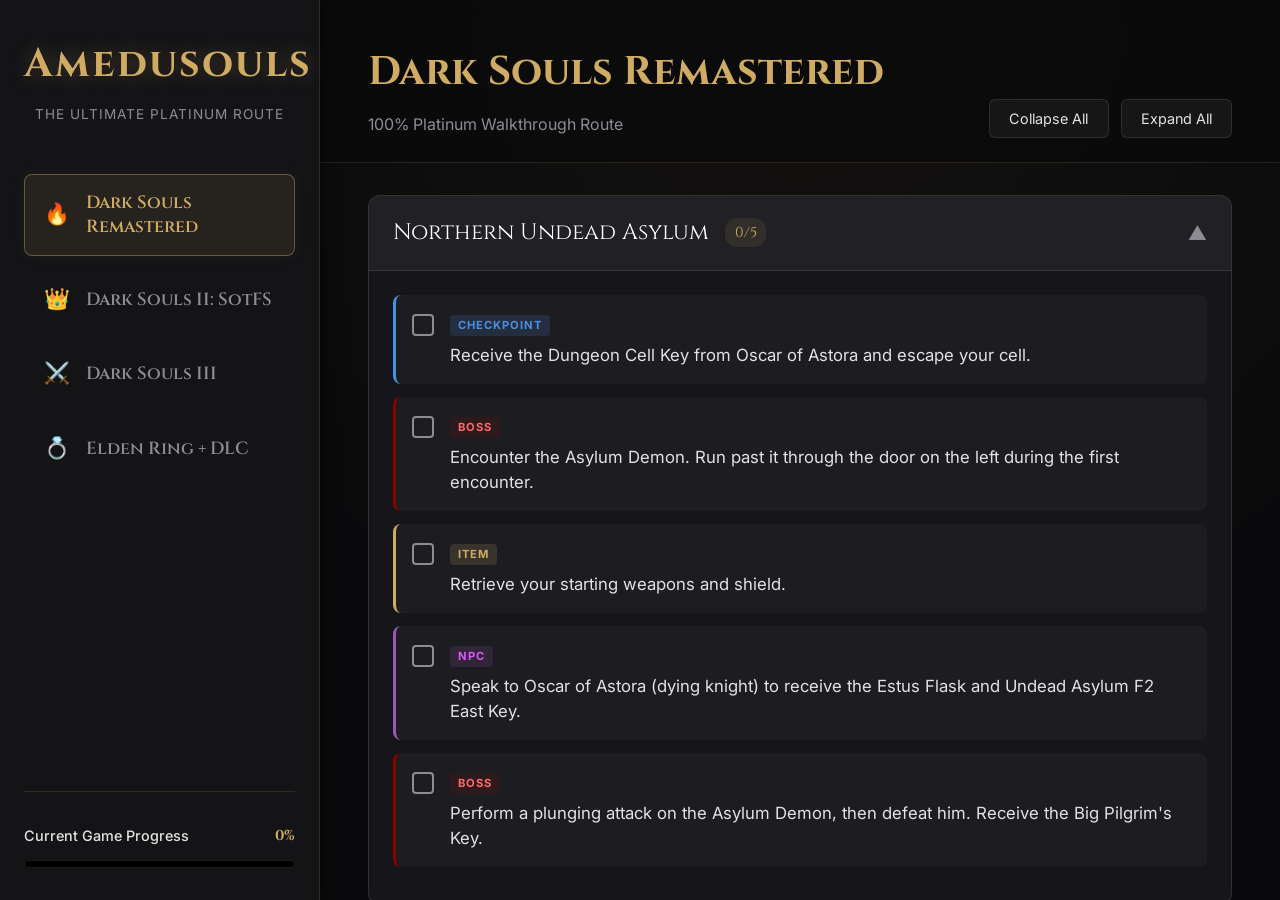
==== index.html @ 6c03b403 "Add files via upload" ====
<!DOCTYPE html>
<html lang="en">
<head>
    <meta charset="UTF-8">
    <meta name="viewport" content="width=device-width, initial-scale=1.0">
    <title>Amedusouls - 100% Completion Progress Routes</title>
    <meta name="description" content="A comprehensive 100% progress route checklist for Dark Souls 1, 2, 3 and Elden Ring with DLCs.">
    <link rel="preconnect" href="https://fonts.googleapis.com">
    <link rel="preconnect" href="https://fonts.gstatic.com" crossorigin>
    <link href="https://fonts.googleapis.com/css2?family=Cinzel:wght@400;600;700&family=Inter:wght@300;400;500;600&display=swap" rel="stylesheet">
    <link rel="stylesheet" href="styles.css">
</head>
<body>
    <div class="app-container">
        <!-- Sidebar Navigation -->
        <aside class="sidebar">
            <div class="logo">
                <h1>Amedusouls</h1>
                <p class="subtitle">The Ultimate Platinum Route</p>
            </div>
            
            <nav class="game-nav">
                <button class="nav-btn active" data-game="ds1">
                    <span class="game-icon">🔥</span> Dark Souls Remastered
                </button>
                <button class="nav-btn" data-game="ds2">
                    <span class="game-icon">👑</span> Dark Souls II: SotFS
                </button>
                <button class="nav-btn" data-game="ds3">
                    <span class="game-icon">⚔️</span> Dark Souls III
                </button>
                <button class="nav-btn" data-game="er">
                    <span class="game-icon">💍</span> Elden Ring + DLC
                </button>
            </nav>

            <div class="progress-section">
                <div class="progress-info">
                    <span id="progress-title">Current Game Progress</span>
                    <span id="progress-percentage">0%</span>
                </div>
                <div class="progress-bar-bg">
                    <div class="progress-bar-fill" id="progress-fill"></div>
                </div>
            </div>
        </aside>

        <!-- Main Content Area -->
        <main class="main-content">
            <header class="content-header">
                <div class="header-titles">
                    <h2 id="current-game-title">Dark Souls Remastered</h2>
                    <p id="current-game-subtitle">100% Platinum Walkthrough Route</p>
                </div>
                <div class="header-actions">
                    <button id="collapse-all-btn" class="action-btn">Collapse All</button>
                    <button id="expand-all-btn" class="action-btn">Expand All</button>
                </div>
            </header>

            <div id="checklist-container" class="checklist-container">
                <!-- Dynamic Content Injected Here -->
            </div>
        </main>
    </div>

    <!-- Data Files -->
    <script src="ds1.js"></script>
    <script src="ds2.js"></script>
    <script src="ds3.js"></script>
    <script src="er.js"></script>
    
    <!-- Main Application Logic -->
    <script src="app.js"></script>
</body>
</html>
---- styles.css ----
:root {
    --bg-dark: #0a0a0c;
    --bg-panel: #141417;
    --bg-card: #1c1c21;
    --bg-card-hover: #232329;
    
    --accent-gold: #cfab63;
    --accent-gold-hover: #e8c682;
    --accent-red: #8b0000;
    
    --text-main: #e2e2e2;
    --text-muted: #8c8c94;
    
    --border-color: rgba(207, 171, 99, 0.15);
    --border-color-strong: rgba(207, 171, 99, 0.4);
    
    --font-heading: 'Cinzel', serif;
    --font-body: 'Inter', sans-serif;
    
    --transition: all 0.3s cubic-bezier(0.25, 0.8, 0.25, 1);
}

* {
    margin: 0;
    padding: 0;
    box-sizing: border-box;
}

body {
    background-color: var(--bg-dark);
    color: var(--text-main);
    font-family: var(--font-body);
    line-height: 1.6;
    height: 100vh;
    overflow: hidden;
}

/* App Layout */
.app-container {
    display: flex;
    height: 100vh;
}

/* Sidebar */
.sidebar {
    width: 320px;
    background-color: var(--bg-panel);
    border-right: 1px solid var(--border-color);
    display: flex;
    flex-direction: column;
    padding: 2rem 1.5rem;
    z-index: 10;
    box-shadow: 4px 0 15px rgba(0,0,0,0.5);
}

.logo {
    text-align: center;
    margin-bottom: 3rem;
}

.logo h1 {
    font-family: var(--font-heading);
    color: var(--accent-gold);
    font-size: 2.5rem;
    letter-spacing: 2px;
    text-shadow: 0 0 20px rgba(207, 171, 99, 0.3);
}

.logo .subtitle {
    font-size: 0.85rem;
    color: var(--text-muted);
    text-transform: uppercase;
    letter-spacing: 1px;
    margin-top: 0.5rem;
}

.game-nav {
    display: flex;
    flex-direction: column;
    gap: 0.8rem;
    flex-grow: 1;
}

.nav-btn {
    background: transparent;
    border: 1px solid transparent;
    color: var(--text-muted);
    padding: 1rem 1.2rem;
    border-radius: 8px;
    text-align: left;
    font-family: var(--font-heading);
    font-size: 1.1rem;
    font-weight: 600;
    cursor: pointer;
    transition: var(--transition);
    display: flex;
    align-items: center;
    gap: 1rem;
}

.nav-btn:hover {
    background-color: rgba(255,255,255,0.03);
    color: var(--text-main);
}

.nav-btn.active {
    background-color: rgba(207, 171, 99, 0.1);
    border-color: var(--border-color-strong);
    color: var(--accent-gold);
    box-shadow: 0 0 15px rgba(207, 171, 99, 0.05);
}

.game-icon {
    font-size: 1.3rem;
}

.progress-section {
    margin-top: auto;
    padding-top: 2rem;
    border-top: 1px solid var(--border-color);
}

.progress-info {
    display: flex;
    justify-content: space-between;
    margin-bottom: 0.8rem;
    font-size: 0.9rem;
    font-weight: 500;
}

#progress-percentage {
    color: var(--accent-gold);
    font-family: var(--font-heading);
    font-weight: bold;
}

.progress-bar-bg {
    height: 8px;
    background-color: #000;
    border-radius: 4px;
    overflow: hidden;
    border: 1px solid rgba(255,255,255,0.1);
}

.progress-bar-fill {
    height: 100%;
    background: linear-gradient(90deg, #8b6824 0%, var(--accent-gold) 100%);
    width: 0%;
    transition: width 0.5s ease-out;
}

/* Main Content */
.main-content {
    flex-grow: 1;
    display: flex;
    flex-direction: column;
    overflow: hidden;
    position: relative;
}

.main-content::before {
    content: '';
    position: absolute;
    top: 0; left: 0; right: 0; bottom: 0;
    background: radial-gradient(circle at 50% 0%, rgba(207, 171, 99, 0.05) 0%, transparent 70%);
    pointer-events: none;
    z-index: 0;
}

.content-header {
    padding: 2.5rem 3rem 1.5rem;
    display: flex;
    justify-content: space-between;
    align-items: flex-end;
    border-bottom: 1px solid var(--border-color);
    background: rgba(10, 10, 12, 0.8);
    backdrop-filter: blur(10px);
    z-index: 5;
}

.header-titles h2 {
    font-family: var(--font-heading);
    font-size: 2.5rem;
    color: var(--accent-gold);
    margin-bottom: 0.5rem;
}

.header-titles p {
    color: var(--text-muted);
    font-size: 1rem;
}

.action-btn {
    background: rgba(255,255,255,0.05);
    border: 1px solid var(--border-color);
    color: var(--text-main);
    padding: 0.6rem 1.2rem;
    border-radius: 6px;
    cursor: pointer;
    font-family: var(--font-body);
    font-size: 0.9rem;
    transition: var(--transition);
    margin-left: 0.5rem;
}

.action-btn:hover {
    background: rgba(207, 171, 99, 0.15);
    color: var(--accent-gold);
    border-color: var(--accent-gold);
}

/* Checklist Area */
.checklist-container {
    flex-grow: 1;
    overflow-y: auto;
    padding: 2rem 3rem;
    z-index: 1;
    scroll-behavior: smooth;
}

.checklist-container::-webkit-scrollbar {
    width: 8px;
}
.checklist-container::-webkit-scrollbar-track {
    background: var(--bg-dark);
}
.checklist-container::-webkit-scrollbar-thumb {
    background: #333;
    border-radius: 4px;
}
.checklist-container::-webkit-scrollbar-thumb:hover {
    background: var(--accent-gold);
}

/* Area Cards */
.area-card {
    background: var(--bg-card);
    border: 1px solid var(--border-color);
    border-radius: 12px;
    margin-bottom: 1.5rem;
    overflow: hidden;
    transition: var(--transition);
}

.area-header {
    padding: 1.2rem 1.5rem;
    display: flex;
    justify-content: space-between;
    align-items: center;
    cursor: pointer;
    background: rgba(255,255,255,0.02);
    border-bottom: 1px solid transparent;
    transition: var(--transition);
}

.area-header:hover {
    background: rgba(207, 171, 99, 0.05);
}

.area-card.expanded .area-header {
    border-bottom: 1px solid var(--border-color);
}

.area-title {
    font-family: var(--font-heading);
    font-size: 1.4rem;
    color: #fff;
    display: flex;
    align-items: center;
    gap: 1rem;
}

.area-progress {
    font-size: 0.9rem;
    color: var(--accent-gold);
    background: rgba(207, 171, 99, 0.1);
    padding: 0.2rem 0.6rem;
    border-radius: 12px;
}

.toggle-icon {
    font-size: 1.2rem;
    color: var(--text-muted);
    transition: transform 0.3s ease;
}

.area-card.expanded .toggle-icon {
    transform: rotate(180deg);
}

.area-content {
    display: none;
    padding: 1.5rem;
    background: rgba(0,0,0,0.2);
}

.area-card.expanded .area-content {
    display: block;
    animation: fadeIn 0.4s ease;
}

/* Tasks */
.task-item {
    display: flex;
    align-items: flex-start;
    gap: 1rem;
    padding: 1rem;
    border-radius: 8px;
    margin-bottom: 0.8rem;
    background: rgba(255,255,255,0.03);
    border-left: 3px solid transparent;
    transition: var(--transition);
}

.task-item:hover {
    background: rgba(255,255,255,0.06);
}

.task-item.completed {
    opacity: 0.6;
    background: rgba(0,0,0,0.3);
}

/* Type colors */
.task-item[data-type="checkpoint"] { border-left-color: #4a90e2; }
.task-item[data-type="boss"] { border-left-color: var(--accent-red); }
.task-item[data-type="item"] { border-left-color: var(--accent-gold); }
.task-item[data-type="npc"] { border-left-color: #9b59b6; }
.task-item[data-type="action"] { border-left-color: #95a5a6; }

.task-checkbox {
    appearance: none;
    width: 22px;
    height: 22px;
    border: 2px solid var(--text-muted);
    border-radius: 4px;
    cursor: pointer;
    position: relative;
    margin-top: 0.2rem;
    flex-shrink: 0;
    transition: var(--transition);
}

.task-checkbox:checked {
    background-color: var(--accent-gold);
    border-color: var(--accent-gold);
}

.task-checkbox:checked::after {
    content: '✓';
    position: absolute;
    color: #000;
    font-size: 14px;
    font-weight: bold;
    top: 50%;
    left: 50%;
    transform: translate(-50%, -50%);
}

.task-details {
    flex-grow: 1;
}

.task-type-badge {
    display: inline-block;
    font-size: 0.7rem;
    text-transform: uppercase;
    letter-spacing: 1px;
    padding: 0.1rem 0.5rem;
    border-radius: 4px;
    margin-bottom: 0.4rem;
    font-weight: bold;
}

.task-item[data-type="checkpoint"] .task-type-badge { background: rgba(74, 144, 226, 0.15); color: #4a90e2; }
.task-item[data-type="boss"] .task-type-badge { background: rgba(139, 0, 0, 0.15); color: #ff6b6b; }
.task-item[data-type="item"] .task-type-badge { background: rgba(207, 171, 99, 0.15); color: var(--accent-gold); }
.task-item[data-type="npc"] .task-type-badge { background: rgba(155, 89, 182, 0.15); color: #e056fd; }
.task-item[data-type="action"] .task-type-badge { background: rgba(149, 165, 166, 0.15); color: #bdc3c7; }

.task-text {
    font-size: 1.05rem;
    color: var(--text-main);
    line-height: 1.5;
}

.task-item.completed .task-text {
    text-decoration: line-through;
    color: var(--text-muted);
}

.task-image-container {
    margin-top: 1rem;
    width: 100%;
    max-width: 400px;
    border-radius: 8px;
    overflow: hidden;
    border: 1px solid var(--border-color);
    position: relative;
    background: #000;
}

.task-image-placeholder {
    width: 100%;
    height: 200px;
    display: flex;
    flex-direction: column;
    align-items: center;
    justify-content: center;
    color: var(--text-muted);
    font-size: 0.9rem;
    background: linear-gradient(45deg, #111, #1a1a1a);
}

.task-image-placeholder span {
    font-size: 2rem;
    margin-bottom: 0.5rem;
    opacity: 0.5;
}

.task-image {
    width: 100%;
    height: auto;
    display: block;
}

@keyframes fadeIn {
    from { opacity: 0; transform: translateY(-5px); }
    to { opacity: 1; transform: translateY(0); }
}

@media (max-width: 768px) {
    .app-container {
        flex-direction: column;
    }
    
    .sidebar {
        width: 100%;
        height: auto;
        padding: 1rem;
        flex-direction: row;
        flex-wrap: wrap;
        align-items: center;
    }
    
    .logo {
        margin-bottom: 0;
        margin-right: 2rem;
    }
    
    .logo h1 {
        font-size: 1.8rem;
    }
    
    .game-nav {
        flex-direction: row;
        flex-wrap: wrap;
        gap: 0.5rem;
    }
    
    .nav-btn {
        padding: 0.5rem 1rem;
        font-size: 0.9rem;
    }
    
    .progress-section {
        width: 100%;
        padding-top: 1rem;
        margin-top: 1rem;
    }
    
    .content-header {
        padding: 1.5rem;
        flex-direction: column;
        align-items: flex-start;
        gap: 1rem;
    }
    
    .checklist-container {
        padding: 1.5rem;
    }
}
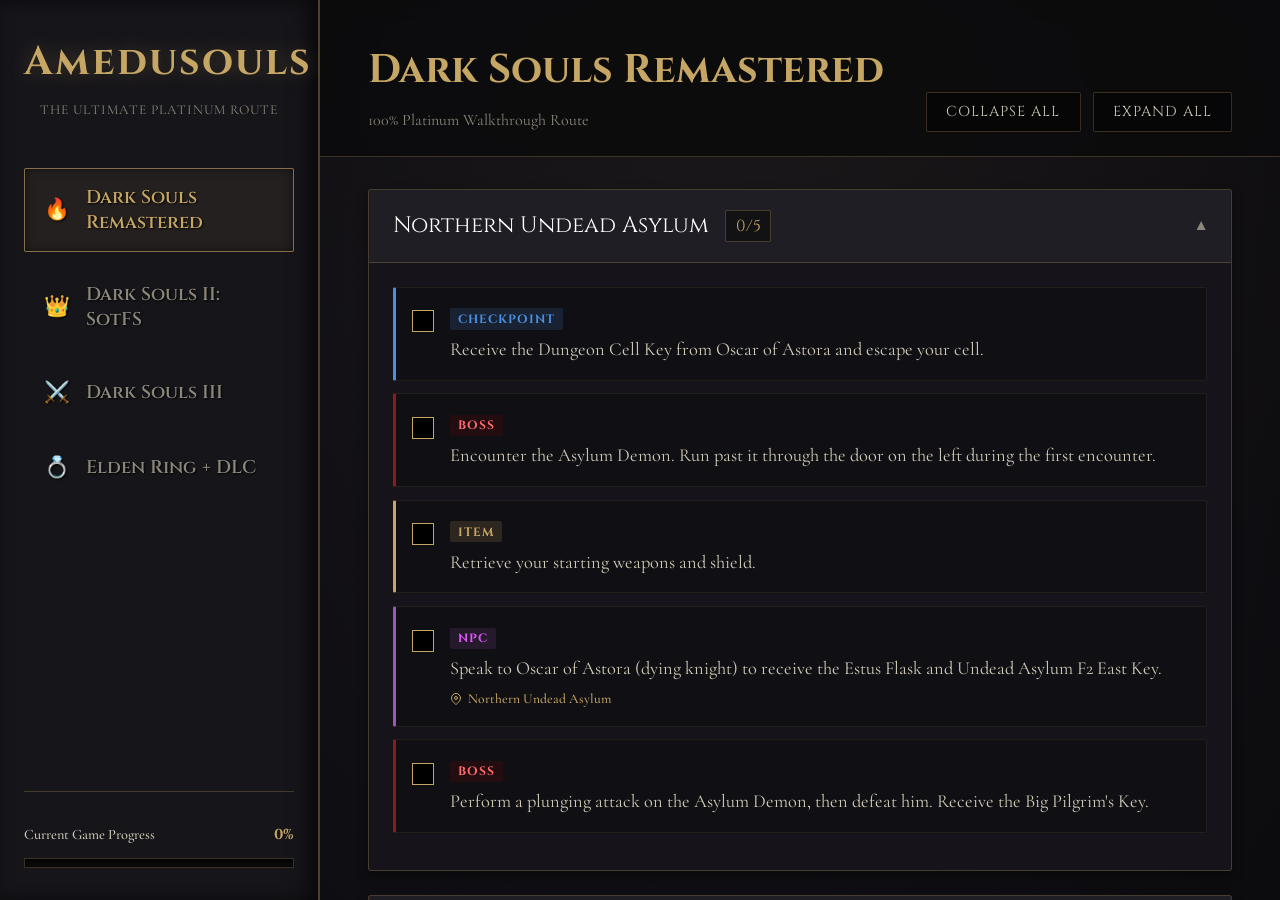
==== commit 406e8e28: "Add files via upload" ====
--- a/index.html
+++ b/index.html
@@ -7,7 +7,7 @@
     <meta name="description" content="A comprehensive 100% progress route checklist for Dark Souls 1, 2, 3 and Elden Ring with DLCs.">
     <link rel="preconnect" href="https://fonts.googleapis.com">
     <link rel="preconnect" href="https://fonts.gstatic.com" crossorigin>
-    <link href="https://fonts.googleapis.com/css2?family=Cinzel:wght@400;600;700&family=Inter:wght@300;400;500;600&display=swap" rel="stylesheet">
+    <link href="https://fonts.googleapis.com/css2?family=Cinzel:wght@400;600;700&family=Cormorant+Garamond:ital,wght@0,400;0,500;0,600;0,700;1,400&display=swap" rel="stylesheet">
     <link rel="stylesheet" href="styles.css">
 </head>
 <body>
--- a/styles.css
+++ b/styles.css
@@ -1,23 +1,23 @@
 :root {
-    --bg-dark: #0a0a0c;
-    --bg-panel: #141417;
-    --bg-card: #1c1c21;
-    --bg-card-hover: #232329;
-    
-    --accent-gold: #cfab63;
-    --accent-gold-hover: #e8c682;
-    --accent-red: #8b0000;
-    
-    --text-main: #e2e2e2;
-    --text-muted: #8c8c94;
-    
-    --border-color: rgba(207, 171, 99, 0.15);
-    --border-color-strong: rgba(207, 171, 99, 0.4);
+    --bg-dark: #0c0b0e;
+    --bg-panel: #16151a;
+    --bg-card: #1b1920;
+    --bg-card-hover: #221f28;
+    
+    --accent-gold: #c6a664;
+    --accent-gold-hover: #e8cd91;
+    --accent-red: #8b1c1c;
+    
+    --text-main: #d1ccb8;
+    --text-muted: #8b877a;
+    
+    --border-color: rgba(198, 166, 100, 0.25);
+    --border-color-strong: rgba(198, 166, 100, 0.6);
     
     --font-heading: 'Cinzel', serif;
-    --font-body: 'Inter', sans-serif;
-    
-    --transition: all 0.3s cubic-bezier(0.25, 0.8, 0.25, 1);
+    --font-body: 'Cormorant Garamond', serif;
+    
+    --transition: all 0.3s ease;
 }
 
 * {
@@ -28,9 +28,13 @@
 
 body {
     background-color: var(--bg-dark);
+    background-image: 
+        radial-gradient(circle at 50% 50%, #15131a 0%, var(--bg-dark) 100%),
+        repeating-linear-gradient(45deg, rgba(0,0,0,0.03) 0px, rgba(0,0,0,0.03) 2px, transparent 2px, transparent 4px);
     color: var(--text-main);
     font-family: var(--font-body);
-    line-height: 1.6;
+    font-size: 1.15rem;
+    line-height: 1.5;
     height: 100vh;
     overflow: hidden;
 }
@@ -45,12 +49,12 @@
 .sidebar {
     width: 320px;
     background-color: var(--bg-panel);
-    border-right: 1px solid var(--border-color);
+    border-right: 2px solid rgba(198, 166, 100, 0.3);
+    box-shadow: inset -10px 0 20px rgba(0,0,0,0.6);
     display: flex;
     flex-direction: column;
     padding: 2rem 1.5rem;
     z-index: 10;
-    box-shadow: 4px 0 15px rgba(0,0,0,0.5);
 }
 
 .logo {
@@ -86,28 +90,29 @@
     border: 1px solid transparent;
     color: var(--text-muted);
     padding: 1rem 1.2rem;
-    border-radius: 8px;
+    border-radius: 2px;
     text-align: left;
     font-family: var(--font-heading);
-    font-size: 1.1rem;
+    font-size: 1.15rem;
     font-weight: 600;
     cursor: pointer;
     transition: var(--transition);
     display: flex;
     align-items: center;
     gap: 1rem;
+    text-shadow: 1px 1px 2px #000;
 }
 
 .nav-btn:hover {
-    background-color: rgba(255,255,255,0.03);
+    background-color: rgba(255,255,255,0.02);
     color: var(--text-main);
 }
 
 .nav-btn.active {
-    background-color: rgba(207, 171, 99, 0.1);
+    background-color: rgba(198, 166, 100, 0.08);
     border-color: var(--border-color-strong);
     color: var(--accent-gold);
-    box-shadow: 0 0 15px rgba(207, 171, 99, 0.05);
+    box-shadow: inset 0 0 10px rgba(0,0,0,0.5);
 }
 
 .game-icon {
@@ -135,11 +140,11 @@
 }
 
 .progress-bar-bg {
-    height: 8px;
-    background-color: #000;
-    border-radius: 4px;
+    height: 10px;
+    background-color: #0b090a;
+    border: 1px solid #3c3220;
     overflow: hidden;
-    border: 1px solid rgba(255,255,255,0.1);
+    box-shadow: inset 0 2px 4px rgba(0,0,0,0.8);
 }
 
 .progress-bar-fill {
@@ -191,22 +196,25 @@
 }
 
 .action-btn {
-    background: rgba(255,255,255,0.05);
+    background: rgba(0,0,0,0.4);
     border: 1px solid var(--border-color);
     color: var(--text-main);
     padding: 0.6rem 1.2rem;
-    border-radius: 6px;
+    border-radius: 2px;
     cursor: pointer;
-    font-family: var(--font-body);
+    font-family: var(--font-heading);
     font-size: 0.9rem;
     transition: var(--transition);
     margin-left: 0.5rem;
+    text-transform: uppercase;
+    letter-spacing: 1px;
 }
 
 .action-btn:hover {
-    background: rgba(207, 171, 99, 0.15);
+    background: rgba(198, 166, 100, 0.15);
     color: var(--accent-gold);
     border-color: var(--accent-gold);
+    box-shadow: 0 0 8px rgba(198, 166, 100, 0.3);
 }
 
 /* Checklist Area */
@@ -236,10 +244,11 @@
 .area-card {
     background: var(--bg-card);
     border: 1px solid var(--border-color);
-    border-radius: 12px;
+    border-radius: 3px;
     margin-bottom: 1.5rem;
     overflow: hidden;
     transition: var(--transition);
+    box-shadow: 0 6px 12px rgba(0,0,0,0.4);
 }
 
 .area-header {
@@ -271,11 +280,13 @@
 }
 
 .area-progress {
-    font-size: 0.9rem;
-    color: var(--accent-gold);
-    background: rgba(207, 171, 99, 0.1);
+    font-size: 1rem;
+    color: var(--accent-gold);
+    font-family: var(--font-heading);
+    background: rgba(0, 0, 0, 0.4);
+    border: 1px solid rgba(198, 166, 100, 0.3);
     padding: 0.2rem 0.6rem;
-    border-radius: 12px;
+    border-radius: 2px;
 }
 
 .toggle-icon {
@@ -305,15 +316,17 @@
     align-items: flex-start;
     gap: 1rem;
     padding: 1rem;
-    border-radius: 8px;
+    border-radius: 2px;
     margin-bottom: 0.8rem;
-    background: rgba(255,255,255,0.03);
+    background: rgba(0,0,0,0.25);
+    border: 1px solid rgba(198, 166, 100, 0.1);
     border-left: 3px solid transparent;
     transition: var(--transition);
 }
 
 .task-item:hover {
-    background: rgba(255,255,255,0.06);
+    background: rgba(255,255,255,0.03);
+    border-color: rgba(198, 166, 100, 0.2);
 }
 
 .task-item.completed {
@@ -332,13 +345,15 @@
     appearance: none;
     width: 22px;
     height: 22px;
-    border: 2px solid var(--text-muted);
-    border-radius: 4px;
+    background: #000;
+    border: 1px solid var(--accent-gold);
+    border-radius: 0;
     cursor: pointer;
     position: relative;
-    margin-top: 0.2rem;
+    margin-top: 0.4rem;
     flex-shrink: 0;
     transition: var(--transition);
+    box-shadow: inset 0 1px 3px rgba(0,0,0,0.8);
 }
 
 .task-checkbox:checked {
@@ -347,10 +362,11 @@
 }
 
 .task-checkbox:checked::after {
-    content: '✓';
+    content: 'X';
+    font-family: var(--font-heading);
     position: absolute;
     color: #000;
-    font-size: 14px;
+    font-size: 16px;
     font-weight: bold;
     top: 50%;
     left: 50%;
@@ -363,11 +379,12 @@
 
 .task-type-badge {
     display: inline-block;
-    font-size: 0.7rem;
+    font-family: var(--font-heading);
+    font-size: 0.75rem;
     text-transform: uppercase;
     letter-spacing: 1px;
     padding: 0.1rem 0.5rem;
-    border-radius: 4px;
+    border-radius: 2px;
     margin-bottom: 0.4rem;
     font-weight: bold;
 }
@@ -379,7 +396,7 @@
 .task-item[data-type="action"] .task-type-badge { background: rgba(149, 165, 166, 0.15); color: #bdc3c7; }
 
 .task-text {
-    font-size: 1.05rem;
+    font-size: 1.15rem;
     color: var(--text-main);
     line-height: 1.5;
 }
@@ -387,17 +404,28 @@
 .task-item.completed .task-text {
     text-decoration: line-through;
     color: var(--text-muted);
+}
+
+.task-location {
+    font-size: 0.85rem;
+    color: var(--accent-gold);
+    margin-top: 0.4rem;
+    display: flex;
+    align-items: center;
+    gap: 0.4rem;
+    font-weight: 500;
 }
 
 .task-image-container {
     margin-top: 1rem;
     width: 100%;
     max-width: 400px;
-    border-radius: 8px;
+    border-radius: 2px;
     overflow: hidden;
     border: 1px solid var(--border-color);
     position: relative;
     background: #000;
+    box-shadow: 0 4px 8px rgba(0,0,0,0.6);
 }
 
 .task-image-placeholder {
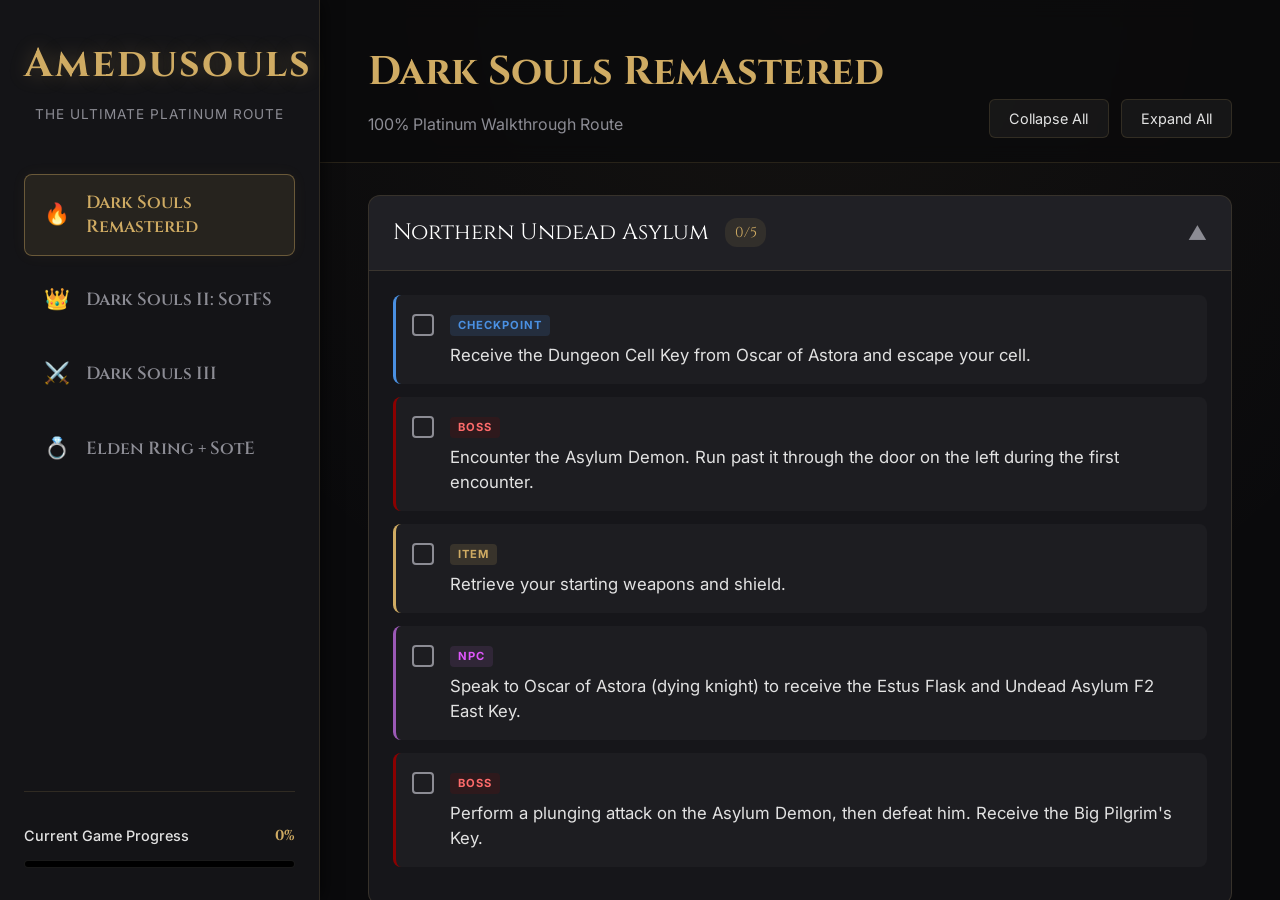
==== commit 2a91f0e0: "Add files via upload" ====
--- a/index.html
+++ b/index.html
@@ -7,7 +7,7 @@
     <meta name="description" content="A comprehensive 100% progress route checklist for Dark Souls 1, 2, 3 and Elden Ring with DLCs.">
     <link rel="preconnect" href="https://fonts.googleapis.com">
     <link rel="preconnect" href="https://fonts.gstatic.com" crossorigin>
-    <link href="https://fonts.googleapis.com/css2?family=Cinzel:wght@400;600;700&family=Cormorant+Garamond:ital,wght@0,400;0,500;0,600;0,700;1,400&display=swap" rel="stylesheet">
+    <link href="https://fonts.googleapis.com/css2?family=Cinzel:wght@400;600;700&family=Inter:wght@300;400;500;600&display=swap" rel="stylesheet">
     <link rel="stylesheet" href="styles.css">
 </head>
 <body>
@@ -30,7 +30,7 @@
                     <span class="game-icon">⚔️</span> Dark Souls III
                 </button>
                 <button class="nav-btn" data-game="er">
-                    <span class="game-icon">💍</span> Elden Ring + DLC
+                    <span class="game-icon">💍</span> Elden Ring + SotE
                 </button>
             </nav>
 
--- a/styles.css
+++ b/styles.css
@@ -1,23 +1,23 @@
 :root {
-    --bg-dark: #0c0b0e;
-    --bg-panel: #16151a;
-    --bg-card: #1b1920;
-    --bg-card-hover: #221f28;
-    
-    --accent-gold: #c6a664;
-    --accent-gold-hover: #e8cd91;
-    --accent-red: #8b1c1c;
-    
-    --text-main: #d1ccb8;
-    --text-muted: #8b877a;
-    
-    --border-color: rgba(198, 166, 100, 0.25);
-    --border-color-strong: rgba(198, 166, 100, 0.6);
+    --bg-dark: #0a0a0c;
+    --bg-panel: #141417;
+    --bg-card: #1c1c21;
+    --bg-card-hover: #232329;
+    
+    --accent-gold: #cfab63;
+    --accent-gold-hover: #e8c682;
+    --accent-red: #8b0000;
+    
+    --text-main: #e2e2e2;
+    --text-muted: #8c8c94;
+    
+    --border-color: rgba(207, 171, 99, 0.15);
+    --border-color-strong: rgba(207, 171, 99, 0.4);
     
     --font-heading: 'Cinzel', serif;
-    --font-body: 'Cormorant Garamond', serif;
-    
-    --transition: all 0.3s ease;
+    --font-body: 'Inter', sans-serif;
+    
+    --transition: all 0.3s cubic-bezier(0.25, 0.8, 0.25, 1);
 }
 
 * {
@@ -28,13 +28,9 @@
 
 body {
     background-color: var(--bg-dark);
-    background-image: 
-        radial-gradient(circle at 50% 50%, #15131a 0%, var(--bg-dark) 100%),
-        repeating-linear-gradient(45deg, rgba(0,0,0,0.03) 0px, rgba(0,0,0,0.03) 2px, transparent 2px, transparent 4px);
     color: var(--text-main);
     font-family: var(--font-body);
-    font-size: 1.15rem;
-    line-height: 1.5;
+    line-height: 1.6;
     height: 100vh;
     overflow: hidden;
 }
@@ -49,12 +45,12 @@
 .sidebar {
     width: 320px;
     background-color: var(--bg-panel);
-    border-right: 2px solid rgba(198, 166, 100, 0.3);
-    box-shadow: inset -10px 0 20px rgba(0,0,0,0.6);
+    border-right: 1px solid var(--border-color);
     display: flex;
     flex-direction: column;
     padding: 2rem 1.5rem;
     z-index: 10;
+    box-shadow: 4px 0 15px rgba(0,0,0,0.5);
 }
 
 .logo {
@@ -90,29 +86,28 @@
     border: 1px solid transparent;
     color: var(--text-muted);
     padding: 1rem 1.2rem;
-    border-radius: 2px;
+    border-radius: 8px;
     text-align: left;
     font-family: var(--font-heading);
-    font-size: 1.15rem;
+    font-size: 1.1rem;
     font-weight: 600;
     cursor: pointer;
     transition: var(--transition);
     display: flex;
     align-items: center;
     gap: 1rem;
-    text-shadow: 1px 1px 2px #000;
 }
 
 .nav-btn:hover {
-    background-color: rgba(255,255,255,0.02);
+    background-color: rgba(255,255,255,0.03);
     color: var(--text-main);
 }
 
 .nav-btn.active {
-    background-color: rgba(198, 166, 100, 0.08);
+    background-color: rgba(207, 171, 99, 0.1);
     border-color: var(--border-color-strong);
     color: var(--accent-gold);
-    box-shadow: inset 0 0 10px rgba(0,0,0,0.5);
+    box-shadow: 0 0 15px rgba(207, 171, 99, 0.05);
 }
 
 .game-icon {
@@ -140,11 +135,11 @@
 }
 
 .progress-bar-bg {
-    height: 10px;
-    background-color: #0b090a;
-    border: 1px solid #3c3220;
+    height: 8px;
+    background-color: #000;
+    border-radius: 4px;
     overflow: hidden;
-    box-shadow: inset 0 2px 4px rgba(0,0,0,0.8);
+    border: 1px solid rgba(255,255,255,0.1);
 }
 
 .progress-bar-fill {
@@ -196,25 +191,22 @@
 }
 
 .action-btn {
-    background: rgba(0,0,0,0.4);
+    background: rgba(255,255,255,0.05);
     border: 1px solid var(--border-color);
     color: var(--text-main);
     padding: 0.6rem 1.2rem;
-    border-radius: 2px;
+    border-radius: 6px;
     cursor: pointer;
-    font-family: var(--font-heading);
+    font-family: var(--font-body);
     font-size: 0.9rem;
     transition: var(--transition);
     margin-left: 0.5rem;
-    text-transform: uppercase;
-    letter-spacing: 1px;
 }
 
 .action-btn:hover {
-    background: rgba(198, 166, 100, 0.15);
+    background: rgba(207, 171, 99, 0.15);
     color: var(--accent-gold);
     border-color: var(--accent-gold);
-    box-shadow: 0 0 8px rgba(198, 166, 100, 0.3);
 }
 
 /* Checklist Area */
@@ -244,11 +236,10 @@
 .area-card {
     background: var(--bg-card);
     border: 1px solid var(--border-color);
-    border-radius: 3px;
+    border-radius: 12px;
     margin-bottom: 1.5rem;
     overflow: hidden;
     transition: var(--transition);
-    box-shadow: 0 6px 12px rgba(0,0,0,0.4);
 }
 
 .area-header {
@@ -280,13 +271,11 @@
 }
 
 .area-progress {
-    font-size: 1rem;
+    font-size: 0.9rem;
     color: var(--accent-gold);
-    font-family: var(--font-heading);
-    background: rgba(0, 0, 0, 0.4);
-    border: 1px solid rgba(198, 166, 100, 0.3);
+    background: rgba(207, 171, 99, 0.1);
     padding: 0.2rem 0.6rem;
-    border-radius: 2px;
+    border-radius: 12px;
 }
 
 .toggle-icon {
@@ -316,17 +305,15 @@
     align-items: flex-start;
     gap: 1rem;
     padding: 1rem;
-    border-radius: 2px;
+    border-radius: 8px;
     margin-bottom: 0.8rem;
-    background: rgba(0,0,0,0.25);
-    border: 1px solid rgba(198, 166, 100, 0.1);
+    background: rgba(255,255,255,0.03);
     border-left: 3px solid transparent;
     transition: var(--transition);
 }
 
 .task-item:hover {
-    background: rgba(255,255,255,0.03);
-    border-color: rgba(198, 166, 100, 0.2);
+    background: rgba(255,255,255,0.06);
 }
 
 .task-item.completed {
@@ -340,20 +327,19 @@
 .task-item[data-type="item"] { border-left-color: var(--accent-gold); }
 .task-item[data-type="npc"] { border-left-color: #9b59b6; }
 .task-item[data-type="action"] { border-left-color: #95a5a6; }
+.task-item[data-type="covenant"] { border-left-color: #27ae60; }
 
 .task-checkbox {
     appearance: none;
     width: 22px;
     height: 22px;
-    background: #000;
-    border: 1px solid var(--accent-gold);
-    border-radius: 0;
+    border: 2px solid var(--text-muted);
+    border-radius: 4px;
     cursor: pointer;
     position: relative;
-    margin-top: 0.4rem;
+    margin-top: 0.2rem;
     flex-shrink: 0;
     transition: var(--transition);
-    box-shadow: inset 0 1px 3px rgba(0,0,0,0.8);
 }
 
 .task-checkbox:checked {
@@ -362,11 +348,10 @@
 }
 
 .task-checkbox:checked::after {
-    content: 'X';
-    font-family: var(--font-heading);
+    content: '✓';
     position: absolute;
     color: #000;
-    font-size: 16px;
+    font-size: 14px;
     font-weight: bold;
     top: 50%;
     left: 50%;
@@ -379,12 +364,11 @@
 
 .task-type-badge {
     display: inline-block;
-    font-family: var(--font-heading);
-    font-size: 0.75rem;
+    font-size: 0.7rem;
     text-transform: uppercase;
     letter-spacing: 1px;
     padding: 0.1rem 0.5rem;
-    border-radius: 2px;
+    border-radius: 4px;
     margin-bottom: 0.4rem;
     font-weight: bold;
 }
@@ -394,9 +378,31 @@
 .task-item[data-type="item"] .task-type-badge { background: rgba(207, 171, 99, 0.15); color: var(--accent-gold); }
 .task-item[data-type="npc"] .task-type-badge { background: rgba(155, 89, 182, 0.15); color: #e056fd; }
 .task-item[data-type="action"] .task-type-badge { background: rgba(149, 165, 166, 0.15); color: #bdc3c7; }
+.task-item[data-type="covenant"] .task-type-badge { background: rgba(39, 174, 96, 0.15); color: #2ecc71; }
+
+/* Special flag badges */
+.task-type-badge.missable {
+    background: rgba(192, 57, 43, 0.25);
+    color: #e74c3c;
+    border: 1px solid rgba(231, 76, 60, 0.4);
+    margin-left: 0.3rem;
+    animation: missable-pulse 2.5s ease-in-out infinite;
+}
+
+.task-type-badge.ng-plus {
+    background: rgba(142, 68, 173, 0.25);
+    color: #a569bd;
+    border: 1px solid rgba(165, 105, 189, 0.4);
+    margin-left: 0.3rem;
+}
+
+@keyframes missable-pulse {
+    0%, 100% { box-shadow: 0 0 0 0 rgba(231, 76, 60, 0); }
+    50% { box-shadow: 0 0 6px 2px rgba(231, 76, 60, 0.3); }
+}
 
 .task-text {
-    font-size: 1.15rem;
+    font-size: 1.05rem;
     color: var(--text-main);
     line-height: 1.5;
 }
@@ -404,28 +410,17 @@
 .task-item.completed .task-text {
     text-decoration: line-through;
     color: var(--text-muted);
-}
-
-.task-location {
-    font-size: 0.85rem;
-    color: var(--accent-gold);
-    margin-top: 0.4rem;
-    display: flex;
-    align-items: center;
-    gap: 0.4rem;
-    font-weight: 500;
 }
 
 .task-image-container {
     margin-top: 1rem;
     width: 100%;
     max-width: 400px;
-    border-radius: 2px;
+    border-radius: 8px;
     overflow: hidden;
     border: 1px solid var(--border-color);
     position: relative;
     background: #000;
-    box-shadow: 0 4px 8px rgba(0,0,0,0.6);
 }
 
 .task-image-placeholder {
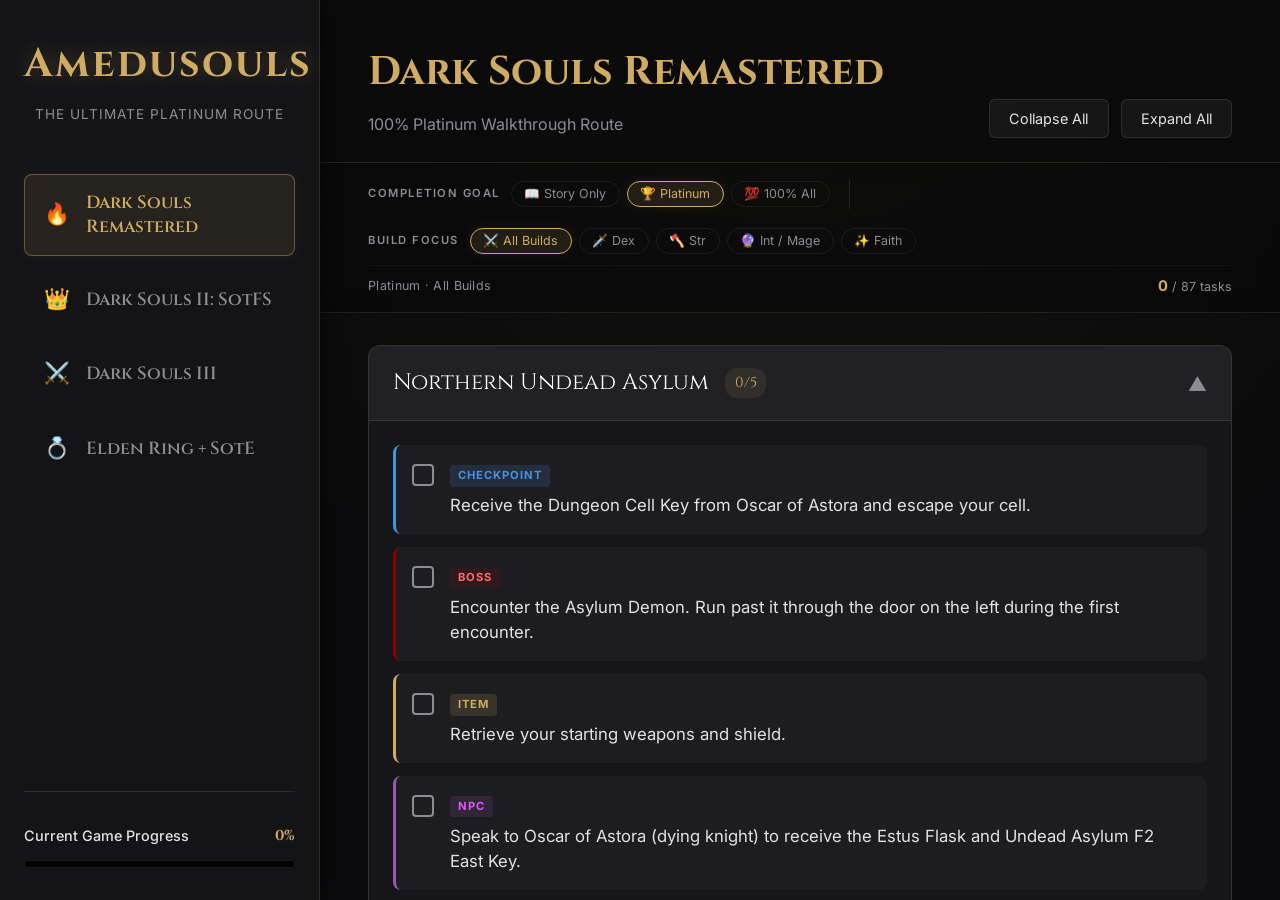
==== commit fe9b83e3: "Add files via upload" ====
--- a/index.html
+++ b/index.html
@@ -58,6 +58,8 @@
                 </div>
             </header>
 
+            <div id="filter-panel" class="filter-panel"></div>
+
             <div id="checklist-container" class="checklist-container">
                 <!-- Dynamic Content Injected Here -->
             </div>
--- a/styles.css
+++ b/styles.css
@@ -452,6 +452,155 @@
     to { opacity: 1; transform: translateY(0); }
 }
 
+/* ===========================
+   Filter Panel
+   =========================== */
+.filter-panel {
+    padding: 1rem 3rem 0.85rem;
+    background: rgba(0, 0, 0, 0.25);
+    border-bottom: 1px solid var(--border-color);
+    backdrop-filter: blur(12px);
+    position: relative;
+    z-index: 4;
+    flex-shrink: 0;
+}
+
+.fp-inner {
+    display: flex;
+    align-items: center;
+    flex-wrap: wrap;
+    gap: 1.2rem;
+}
+
+.fp-divider {
+    width: 1px;
+    height: 30px;
+    background: var(--border-color);
+    flex-shrink: 0;
+}
+
+.fp-group {
+    display: flex;
+    align-items: center;
+    gap: 0.7rem;
+    flex-wrap: wrap;
+}
+
+.fp-label {
+    font-size: 0.7rem;
+    text-transform: uppercase;
+    letter-spacing: 1.5px;
+    color: var(--text-muted);
+    font-weight: 600;
+    white-space: nowrap;
+}
+
+.fp-chips {
+    display: flex;
+    gap: 0.4rem;
+    flex-wrap: wrap;
+}
+
+.fp-chip {
+    background: transparent;
+    border: 1px solid rgba(255, 255, 255, 0.07);
+    color: var(--text-muted);
+    padding: 0.28rem 0.8rem;
+    border-radius: 20px;
+    font-size: 0.78rem;
+    font-family: var(--font-body);
+    cursor: pointer;
+    transition: var(--transition);
+    white-space: nowrap;
+}
+
+.fp-chip:hover {
+    border-color: rgba(207, 171, 99, 0.35);
+    color: var(--text-main);
+    background: rgba(207, 171, 99, 0.06);
+}
+
+.fp-chip.active {
+    background: rgba(207, 171, 99, 0.12);
+    border-color: var(--accent-gold);
+    color: var(--accent-gold);
+    box-shadow: 0 0 8px rgba(207, 171, 99, 0.1);
+}
+
+/* Goal-specific active colors */
+.goal-chip.active[data-value="story"] {
+    background: rgba(74, 144, 226, 0.12);
+    border-color: #4a90e2;
+    color: #4a90e2;
+    box-shadow: 0 0 8px rgba(74, 144, 226, 0.12);
+}
+.goal-chip.active[data-value="platinum"] {
+    background: rgba(207, 171, 99, 0.12);
+    border-color: var(--accent-gold);
+    color: var(--accent-gold);
+}
+.goal-chip.active[data-value="100%"] {
+    background: rgba(46, 213, 115, 0.12);
+    border-color: #2ed573;
+    color: #2ed573;
+    box-shadow: 0 0 8px rgba(46, 213, 115, 0.12);
+}
+
+.fp-stats {
+    display: flex;
+    justify-content: space-between;
+    align-items: center;
+    margin-top: 0.7rem;
+    padding-top: 0.55rem;
+    border-top: 1px solid rgba(255, 255, 255, 0.04);
+    font-size: 0.78rem;
+}
+
+#fp-filter-desc {
+    color: var(--text-muted);
+    letter-spacing: 0.3px;
+}
+
+#fp-count-text {
+    color: var(--text-muted);
+}
+
+#fp-count-text strong {
+    color: var(--accent-gold);
+    font-size: 0.92rem;
+}
+
+/* ===========================
+   Legendary Task
+   =========================== */
+.legendary-task {
+    border-left-color: #e67e22 !important;
+    background: linear-gradient(90deg, rgba(230, 126, 34, 0.07) 0%, transparent 55%) !important;
+}
+
+.task-type-badge.legendary {
+    background: rgba(230, 126, 34, 0.2);
+    color: #f0a500;
+    border: 1px solid rgba(240, 165, 0, 0.4);
+    margin-left: 0.3rem;
+    animation: legendary-glow 3s ease-in-out infinite;
+}
+
+@keyframes legendary-glow {
+    0%, 100% { box-shadow: 0 0 3px rgba(240, 165, 0, 0.1); }
+    50%       { box-shadow: 0 0 10px rgba(240, 165, 0, 0.45); }
+}
+
+/* ===========================
+   Build Tag Badge
+   =========================== */
+.task-type-badge.build-tag {
+    background: rgba(52, 152, 219, 0.12);
+    color: #5dade2;
+    border: 1px solid rgba(93, 173, 226, 0.25);
+    margin-left: 0.3rem;
+}
+
 @media (max-width: 768px) {
     .app-container {
         flex-direction: column;
